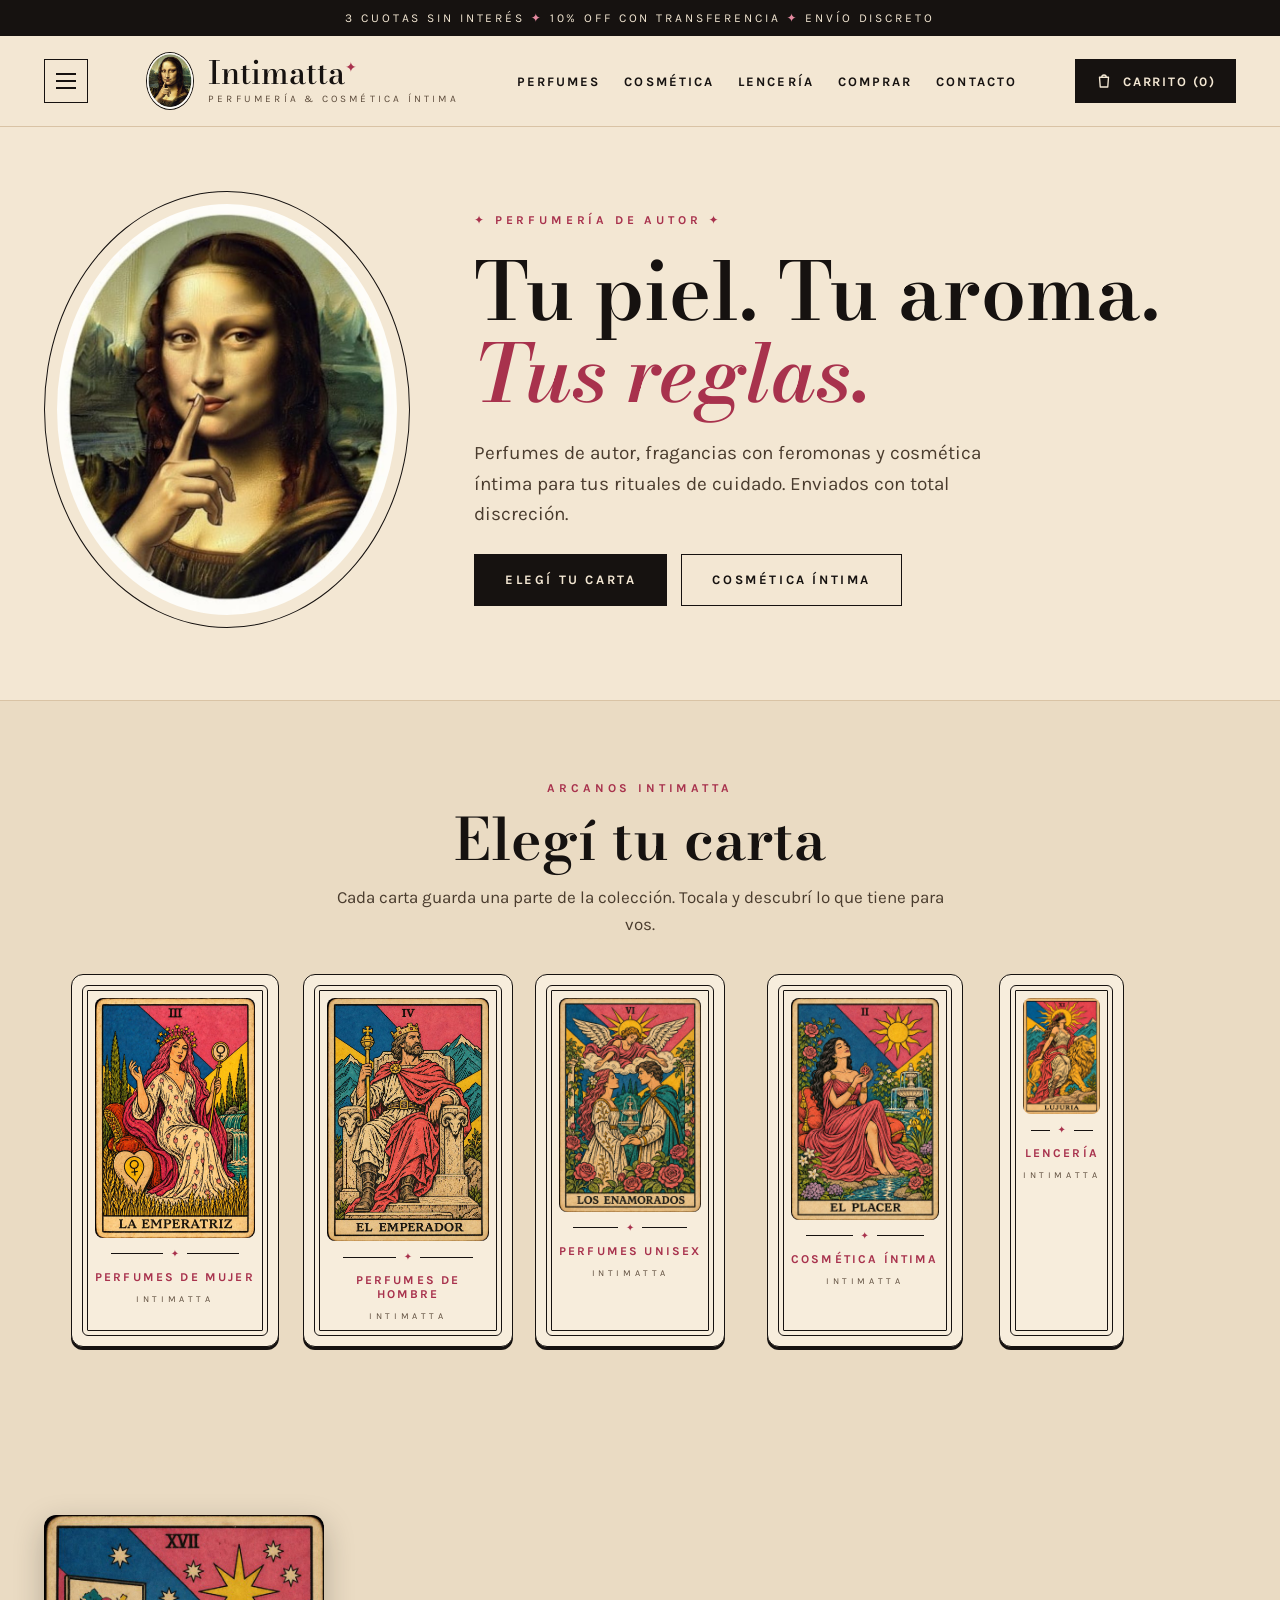
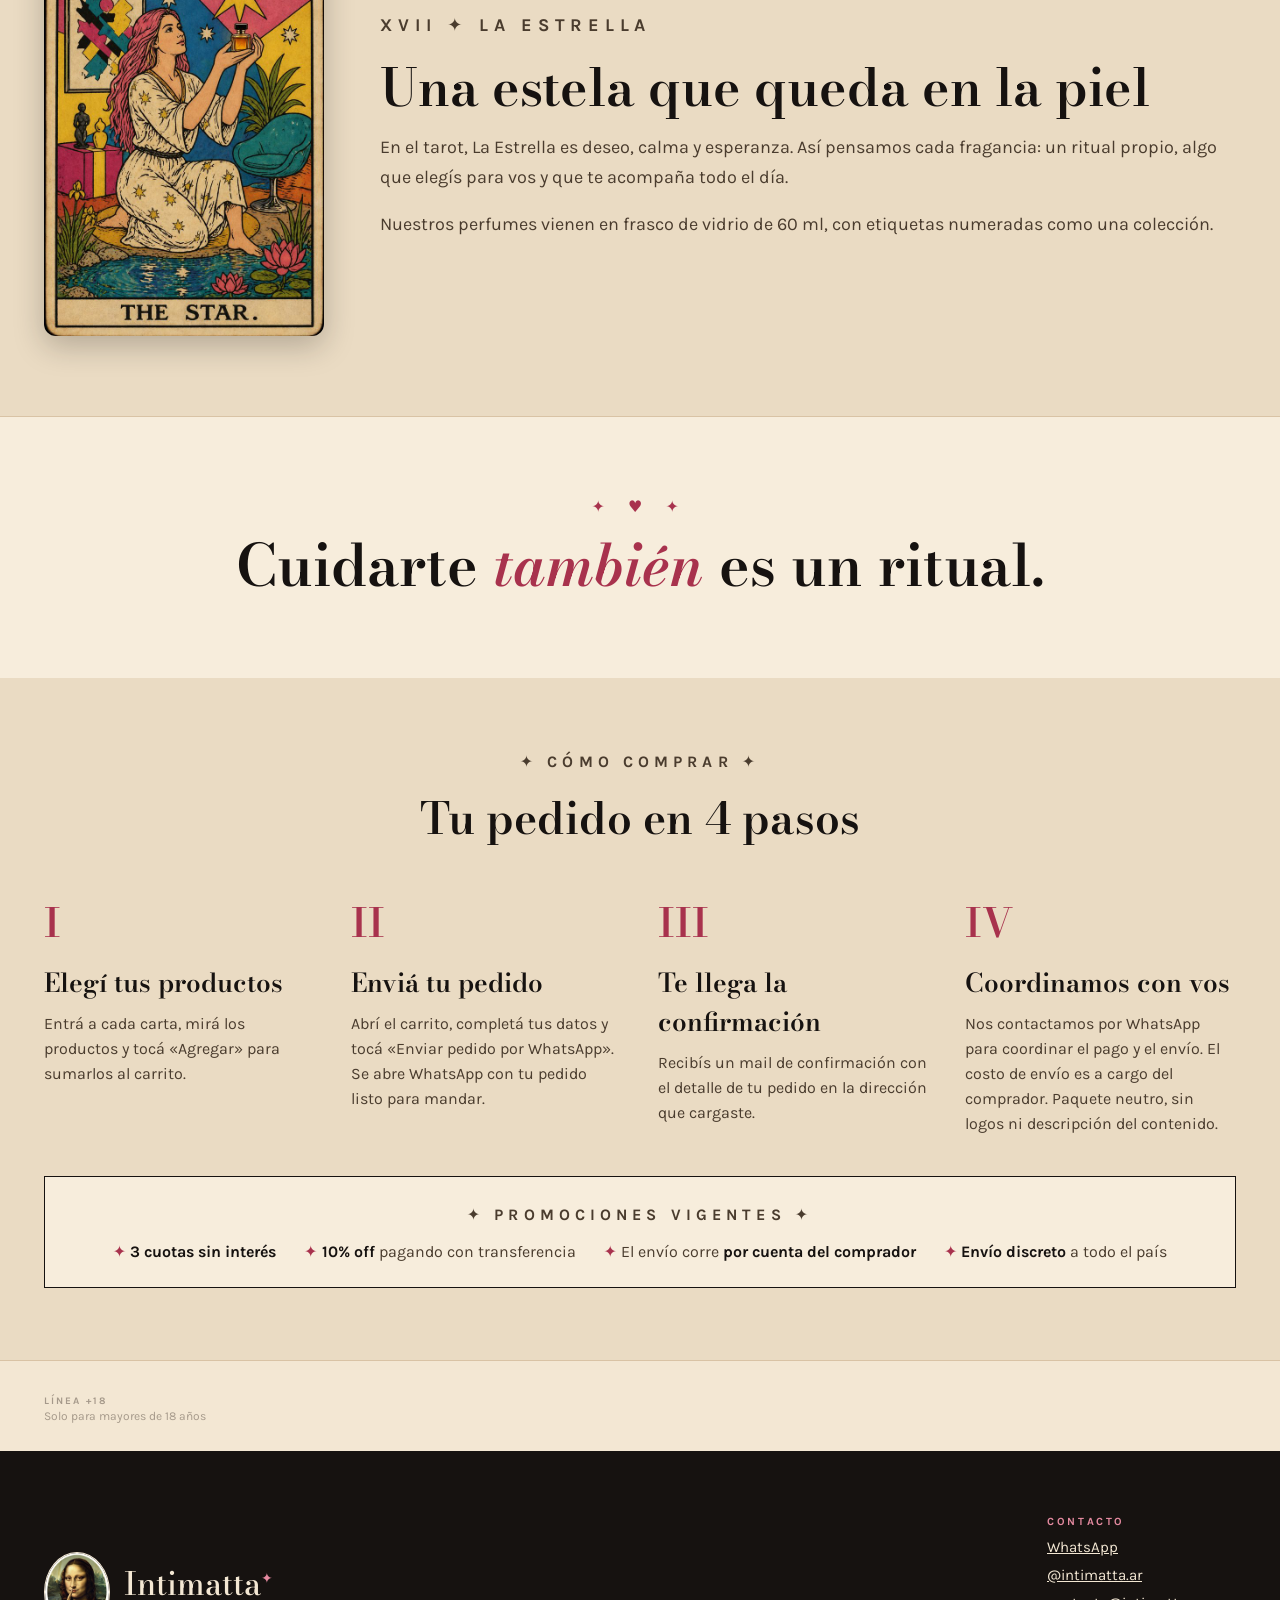
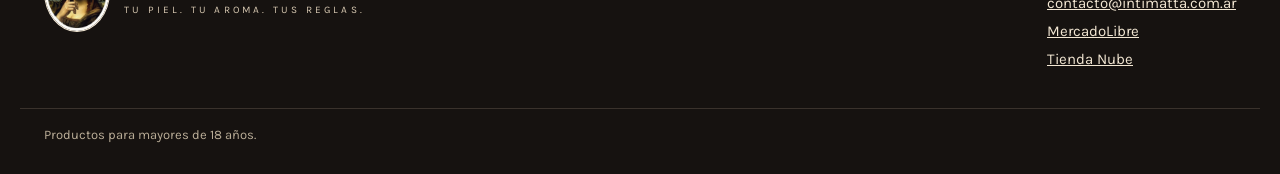
==== index.html @ c39d1127 "SEO: título y descripción, canonical, Open Graph, datos estructurados, robots.txt y sitemap.xml Co-A" ====
<!DOCTYPE html>
<html lang="es">
<head>
<meta charset="utf-8">
<meta name="viewport" content="width=device-width, initial-scale=1, viewport-fit=cover">
<meta name="theme-color" content="#161210">
<meta name="format-detection" content="telephone=no">
<title>Intimatta | Perfumes de autor y cosmética íntima en Argentina</title>
<meta name="description" content="Perfumes de autor, fragancias con feromonas, cosmética íntima y lencería. Comprá online con cuotas sin interés y envío discreto a todo el país.">
<link rel="canonical" href="https://intimatta.com.ar/">
<meta name="robots" content="index, follow, max-image-preview:large">
<meta property="og:type" content="website">
<meta property="og:site_name" content="Intimatta">
<meta property="og:locale" content="es_AR">
<meta property="og:url" content="https://intimatta.com.ar/">
<meta property="og:title" content="Intimatta | Perfumes de autor y cosmética íntima">
<meta property="og:description" content="Perfumes de autor, fragancias con feromonas y cosmética íntima. Tu piel. Tu aroma. Tus reglas. Envío discreto a todo el país.">
<meta property="og:image" content="https://intimatta.com.ar/img/perfumes/sovrana.jpg">
<meta name="twitter:card" content="summary_large_image">
<script type="application/ld+json">
{
  "@context": "https://schema.org",
  "@type": "OnlineStore",
  "name": "Intimatta",
  "alternateName": "Intimatta Perfumería & Cosmética Íntima",
  "url": "https://intimatta.com.ar/",
  "logo": "https://intimatta.com.ar/img/logo.jpg",
  "image": "https://intimatta.com.ar/img/perfumes/sovrana.jpg",
  "description": "Perfumes de autor, fragancias con feromonas, cosmética íntima y lencería con envío discreto a todo el país.",
  "slogan": "Tu piel. Tu aroma. Tus reglas.",
  "areaServed": { "@type": "Country", "name": "Argentina" },
  "email": "contacto@intimatta.com.ar",
  "telephone": "+54 221 201-4530",
  "contactPoint": {
    "@type": "ContactPoint",
    "contactType": "customer service",
    "telephone": "+54 221 201-4530",
    "email": "contacto@intimatta.com.ar",
    "availableLanguage": "es"
  },
  "sameAs": [
    "https://www.instagram.com/intimatta.ar",
    "https://www.mercadolibre.com.ar/pagina/intimatta",
    "https://www.intimatta.ar"
  ]
}
</script>
<link rel="icon" href="img/logo.jpg">
<link rel="apple-touch-icon" href="img/logo.jpg">
<link rel="preconnect" href="https://fonts.googleapis.com">
<link rel="preconnect" href="https://fonts.gstatic.com" crossorigin>
<link href="https://fonts.googleapis.com/css2?family=Bodoni+Moda:ital,opsz,wght@0,6..96,500;0,6..96,600;0,6..96,700;1,6..96,500;1,6..96,600&family=Karla:wght@400;500;700&display=swap" rel="stylesheet">
<link rel="stylesheet" href="styles.css?v=14">
</head>
<body data-page="home">

<div class="promo">3 CUOTAS SIN INTERÉS <span class="pink">✦</span> 10% OFF CON TRANSFERENCIA <span class="pink">✦</span> ENVÍO DISCRETO</div>

<header class="header">
  <div class="wrap header-row">
    <a href="#inicio" class="brand">
      <img src="img/logo.jpg" width="700" height="846" alt="Logo de Intimatta" class="brand-logo">
      <span class="brand-text">
        <span class="wordmark">Intimatta<sup>✦</sup></span>
        <span class="tagline">PERFUMERÍA &amp; COSMÉTICA ÍNTIMA</span>
      </span>
    </a>
    <nav class="nav" aria-label="Principal">
      <a href="#cartas">PERFUMES</a>
      <button type="button" data-open-card="placer">COSMÉTICA</button>
      <button type="button" data-open-card="lujuria">LENCERÍA</button>
      <a href="#como-comprar">COMPRAR</a>
      <a href="#contacto">CONTACTO</a>
    </nav>
    <button type="button" class="cart-btn" data-open-cart aria-label="Ver carrito">
      <svg width="18" height="18" viewBox="0 0 24 24" fill="none" stroke="currentColor" stroke-width="1.8" stroke-linecap="round" stroke-linejoin="round" aria-hidden="true"><path d="M6 7h12l-1 13H7L6 7z"/><path d="M9 7a3 3 0 0 1 6 0"/></svg>
      <span><span class="cart-label">CARRITO </span>(<span data-cart-count>0</span>)</span>
    </button>
  </div>
</header>

<main>
  <section id="inicio" class="wrap hero">
    <div class="hero-img">
      <div class="oval-frame">
        <img src="img/logo.jpg" width="700" height="846" alt="La Gioconda con el dedo sobre los labios, logo de Intimatta">
      </div>
    </div>
    <div class="hero-text">
      <p class="eyebrow">✦ PERFUMERÍA DE AUTOR ✦</p>
      <h1>Tu piel. Tu aroma.<br><em>Tus reglas.</em></h1>
      <p class="lead">Perfumes de autor, fragancias con feromonas y cosmética íntima para tus rituales de cuidado. Enviados con total discreción.</p>
      <div class="hero-actions">
        <a href="#cartas" class="btn btn-dark">ELEGÍ TU CARTA</a>
        <button type="button" class="btn btn-outline" data-open-card="placer">COSMÉTICA ÍNTIMA</button>
      </div>
    </div>
  </section>

  <!-- Cartas -->
  <section id="cartas" class="cards-section">
    <div class="wrap">
      <div class="section-head">
        <p class="eyebrow">ARCANOS INTIMATTA</p>
        <h2>Elegí tu carta</h2>
        <p class="muted">Cada carta guarda una parte de la colección. Tocala y descubrí lo que tiene para vos.</p>
      </div>
      <div class="cards-grid" id="cards-grid"></div>
    </div>
  </section>

  <!-- Historia -->
  <section class="story">
    <div class="wrap story-row">
      <div class="story-img">
        <img src="img/estrella.jpg" width="640" height="960" alt="Ilustración de tarot: La Estrella sosteniendo un frasco de perfume">
      </div>
      <div class="story-text">
        <p class="eyebrow">XVII ✦ LA ESTRELLA</p>
        <h2>Una estela que queda en la piel</h2>
        <p>En el tarot, La Estrella es deseo, calma y esperanza. Así pensamos cada fragancia: un ritual propio, algo que elegís para vos y que te acompaña todo el día.</p>
        <p>Nuestros perfumes vienen en frasco de vidrio de 60 ml, con etiquetas numeradas como una colección.</p>
      </div>
    </div>
  </section>

  <section class="manifesto">
    <span class="spaced">✦ ♥ ✦</span>
    <p>Cuidarte <em>también</em> es un ritual.</p>
  </section>

  <section id="como-comprar" class="how">
    <div class="wrap">
      <div class="how-head">
        <p class="eyebrow">✦ CÓMO COMPRAR ✦</p>
        <h2 class="how-title">Tu pedido en 4 pasos</h2>
      </div>
      <div class="how-grid">
        <div><span class="roman">I</span><h3>Elegí tus productos</h3><p>Entrá a cada carta, mirá los productos y tocá «Agregar» para sumarlos al carrito.</p></div>
        <div><span class="roman">II</span><h3>Enviá tu pedido</h3><p>Abrí el carrito, completá tus datos y tocá «Enviar pedido por WhatsApp». Se abre WhatsApp con tu pedido listo para mandar.</p></div>
        <div><span class="roman">III</span><h3>Te llega la confirmación</h3><p>Recibís un mail de confirmación con el detalle de tu pedido en la dirección que cargaste.</p></div>
        <div><span class="roman">IV</span><h3>Coordinamos con vos</h3><p id="how-ship-text">Nos contactamos por WhatsApp para coordinar el pago y el envío. El costo de envío es a cargo del comprador. Paquete neutro, sin logos ni descripción del contenido.</p></div>
      </div>
      <div class="how-promos" id="how-promos">
        <p class="eyebrow">✦ PROMOCIONES VIGENTES ✦</p>
        <ul id="how-promos-list">
          <li><strong>3 cuotas sin interés</strong></li>
          <li><strong>10% off</strong> pagando con transferencia</li>
          <li>El envío corre <strong>por cuenta del comprador</strong></li>
          <li><strong>Envío discreto</strong> a todo el país</li>
        </ul>
      </div>
    </div>
  </section>
  <section class="loco-strip">
    <div class="wrap">
      <a href="mas18.html" class="loco-link" rel="nofollow">
        <span><span class="loco-num">LÍNEA +18</span><span class="loco-text">Solo para mayores de 18 años</span></span>
      </a>
    </div>
  </section>
</main>

<!-- Catálogo de cada carta -->
<div class="overlay catalog" id="catalog" role="dialog" aria-modal="true" aria-labelledby="catalog-name" hidden>
  <div class="wrap catalog-inner">
    <button type="button" class="btn btn-ghost" data-close-catalog>
      <svg width="18" height="18" viewBox="0 0 24 24" fill="none" stroke="currentColor" stroke-width="1.8" stroke-linecap="round" stroke-linejoin="round" aria-hidden="true"><path d="M15 6l-6 6 6 6"/></svg>
      VOLVER A LAS CARTAS
    </button>
    <div class="catalog-head">
      <img id="catalog-img" src="img/cartas/emperador.jpg" width="640" height="960" alt="">
      <div class="catalog-title">
        <p class="eyebrow" id="catalog-arcano"></p>
        <h2 id="catalog-name"></h2>
        <p class="meaning" id="catalog-meaning"></p>
      </div>
      <span class="count" id="catalog-count"></span>
    </div>
    <div class="chips" id="catalog-chips" hidden></div>
    <div class="products-grid" id="catalog-grid"></div>
    <div class="center">
      <button type="button" class="btn btn-dark" data-close-catalog>
        <svg width="18" height="18" viewBox="0 0 24 24" fill="none" stroke="currentColor" stroke-width="1.8" stroke-linecap="round" stroke-linejoin="round" aria-hidden="true"><path d="M15 6l-6 6 6 6"/></svg>
        ELEGIR OTRA CARTA
      </button>
    </div>
  </div>
</div>

<footer id="contacto" class="footer">
  <div class="wrap footer-row">
    <div class="brand">
      <img src="img/logo.jpg" width="700" height="846" alt="" class="brand-logo brand-logo-lg">
      <span class="brand-text">
        <span class="wordmark">Intimatta<sup>✦</sup></span>
        <span class="tagline light">TU PIEL. TU AROMA. TUS REGLAS.</span>
      </span>
    </div>
    <div class="footer-links">
      <span class="footer-title">CONTACTO</span>
      <a href="https://wa.me/542212014530" target="_blank" rel="noopener">WhatsApp</a>
      <a href="https://www.instagram.com/intimatta.ar" target="_blank" rel="noopener">@intimatta.ar</a>
      <a href="mailto:contacto@intimatta.com.ar">contacto@intimatta.com.ar</a>
      <a href="https://www.mercadolibre.com.ar/pagina/intimatta#from=share_eshop_hub_mobile" target="_blank" rel="noopener">MercadoLibre</a>
      <a href="https://www.intimatta.ar" target="_blank" rel="noopener">Tienda Nube</a>
    </div>
  </div>
  <div class="wrap footer-legal">
    <span>Productos para mayores de 18 años.</span>
  </div>
</footer>

<div id="cart-root"></div>
<script src="app.js?v=21" defer></script>
</body>
</html>
---- styles.css ----
:root {
  --cream: #F3E7D3;
  --cream-2: #F7EDDC;
  --sand: #EADBC3;
  --line: #D9C3A5;
  --ink: #161210;
  --ink-2: #221B17;
  --muted: #4A3C2E;
  --rose: #A8324D;
  --rose-light: #E58AA0;
  --serif: 'Bodoni Moda', Georgia, serif;
  --sans: Karla, system-ui, -apple-system, 'Segoe UI', Roboto, sans-serif;
}
* { box-sizing: border-box; font-optical-sizing: none; }
html { scroll-behavior: smooth; }
body { margin: 0; background: var(--cream); color: var(--ink); font-family: var(--sans); -webkit-text-size-adjust: 100%; text-size-adjust: 100%; -webkit-tap-highlight-color: transparent; }
body.locked { overflow: hidden; }
img { max-width: 100%; height: auto; }
a { color: var(--rose); }
a:hover { color: var(--ink); }
[hidden] { display: none !important; }
.wrap { max-width: 1240px; margin: 0 auto; padding-left: 24px; padding-right: 24px; }
.pink { color: var(--rose-light); }
.rose { color: var(--rose); }
.muted { color: var(--muted); margin: 0; }
.muted-light { color: #D8C9B2; margin: 0; }
.small { font-size: 13px; margin: 6px 0 0; color: var(--muted); }
.eyebrow { margin: 0; font-size: 12px; letter-spacing: 0.32em; font-weight: 700; color: var(--rose); }
.eyebrow.pink { color: var(--rose-light); }

/* Botones */
.btn, .add, .cart-btn, .fab, .icon-btn, .qty button, .remove, .chip, .nav button { -webkit-appearance: none; appearance: none; touch-action: manipulation; }
.btn { display: inline-flex; align-items: center; justify-content: center; gap: 10px; min-height: 52px; padding: 0 30px; font-family: var(--sans); font-weight: 700; font-size: 13px; letter-spacing: 0.2em; text-decoration: none; cursor: pointer; border: 1px solid var(--ink); text-align: center; }
.btn-dark { background: var(--ink); color: var(--cream); }
.btn-dark:hover { color: var(--cream); background: #2c2420; }
.btn-outline { background: transparent; color: var(--ink); }
.btn-outline:hover { color: var(--ink); background: var(--cream-2); }
.btn-wa { width: 100%; min-height: 54px; background: var(--rose); border-color: var(--rose); color: #FBF5E8; }
.icon-btn { width: 44px; height: 44px; border: 1px solid var(--ink); background: transparent; cursor: pointer; display: flex; align-items: center; justify-content: center; color: var(--ink); }

/* Barra de promo */
.promo { background: var(--ink); color: var(--cream); font-size: 12px; letter-spacing: 0.24em; text-align: center; padding: 11px 16px; }

/* Header */
.header { border-bottom: 1px solid var(--line); background: var(--cream); }
.header-row { display: flex; flex-wrap: wrap; align-items: center; justify-content: space-between; gap: 16px; padding-top: 16px; padding-bottom: 16px; }
.brand { display: flex; align-items: center; gap: 14px; text-decoration: none; color: inherit; }
.brand:hover { color: inherit; }
.brand-logo { width: 48px; height: 58px; object-fit: cover; border-radius: 50%; border: 1px solid currentColor; }
.brand-logo-lg { width: 66px; height: 80px; }
.brand-text { display: flex; flex-direction: column; gap: 4px; }
.wordmark { font-family: var(--serif); font-weight: 500; font-size: 32px; line-height: 1; }
.wordmark sup { font-size: 14px; color: var(--rose); }
.tagline { font-size: 10px; letter-spacing: 0.32em; color: #5C4B3B; }
.nav { display: flex; flex-wrap: wrap; gap: 24px; align-items: center; }
.nav a { font-family: var(--sans); font-size: 13px; letter-spacing: 0.16em; font-weight: 700; color: var(--ink); text-decoration: none; min-height: 44px; display: inline-flex; align-items: center; }
.cart-btn { display: flex; align-items: center; gap: 10px; min-height: 44px; padding: 0 20px; border: none; background: var(--ink); color: var(--cream); font-family: var(--sans); font-size: 13px; letter-spacing: 0.14em; font-weight: 700; cursor: pointer; }

/* Hero */
.hero { display: flex; flex-wrap: wrap; align-items: center; gap: 64px; padding-top: 64px; padding-bottom: 72px; }
.hero-img { flex: 1 1 320px; display: flex; justify-content: center; }
.oval-frame { padding: 12px; border-radius: 50%; border: 1px solid var(--ink); }
.oval-frame img { display: block; width: 340px; max-width: 70vw; height: auto; object-fit: cover; border-radius: 50%; }
.hero-text { flex: 999 1 460px; min-width: 0; display: flex; flex-direction: column; gap: 24px; }
.hero h1 { margin: 0; font-family: var(--serif); font-weight: 600; font-size: 64px; font-size: clamp(46px, 7.5vw, 80px); line-height: 1.02; }
.hero h1 em, .manifesto em { color: var(--rose); }
.lead { margin: 0; font-size: 19px; line-height: 1.6; color: var(--muted); max-width: 540px; }
.hero-actions { display: flex; flex-wrap: wrap; gap: 14px; }

/* Encabezados de sección */
.section-head { display: flex; flex-direction: column; align-items: center; gap: 14px; text-align: center; margin-bottom: 36px; }
.section-head h2 { margin: 0; font-family: var(--serif); font-weight: 600; font-size: 48px; font-size: clamp(38px, 6vw, 58px); line-height: 1.05; }
.section-head h2 sup { font-size: 22px; color: var(--rose-light); }
.section-head p:last-child { max-width: 620px; font-size: 17px; line-height: 1.6; }

/* Filtros */
.chips { display: flex; flex-wrap: wrap; justify-content: center; gap: 10px; margin-bottom: 36px; }
.chip { min-height: 44px; padding: 0 22px; border: 1px solid var(--line); background: transparent; color: inherit; font-family: var(--sans); font-weight: 500; font-size: 15px; cursor: pointer; border-radius: 999px; }
.chip.active { background: var(--ink); color: var(--cream); border-color: var(--ink); font-weight: 700; }
.perfumes .chip { border-color: #5A4E45; color: var(--cream); }
.perfumes .chip.active { background: var(--cream); color: var(--ink); border-color: var(--cream); }

/* Perfumes */
.perfumes { background: var(--ink); color: var(--cream); padding: 88px 0; }

/* Historia */
.story { background: var(--sand); }
.story-row { display: flex; flex-wrap: wrap; align-items: center; gap: 56px; padding-top: 80px; padding-bottom: 80px; }
.story-img { flex: 1 1 280px; display: flex; justify-content: center; }
.story-img img { width: 320px; border-radius: 12px; box-shadow: 0 10px 30px rgba(22, 18, 16, .25); }
.story-text { flex: 999 1 420px; min-width: 0; display: flex; flex-direction: column; gap: 18px; }
.story-text h2 { margin: 0; font-family: var(--serif); font-weight: 600; font-size: 44px; font-size: clamp(34px, 5vw, 52px); line-height: 1.08; }
.story-text p { margin: 0; font-size: 18px; line-height: 1.65; color: var(--muted); }

/* Cosmética y +18 */
.cosmetica { padding: 88px 0; }

/* Productos */
.products-grid { display: grid; grid-template-columns: repeat(auto-fill, minmax(250px, 1fr)); gap: 26px; }
.product { background: var(--cream-2); border: 1px solid var(--line); padding: 20px; display: flex; flex-direction: column; gap: 12px; }
.product-dark { background: var(--ink-2); border-color: #3A322C; color: var(--cream); }
.product-dark .small, .product-dark .product-desc { color: #D8C9B2; }
.product-dark .old { color: #BBAE98; }
.product-dark .product-cat { color: var(--rose-light); }
.product-dark .add { background: var(--cream); color: var(--ink); }
.product-img { height: 220px; border-radius: 120px 120px 4px 4px; background: #E3CFB2; display: flex; align-items: center; justify-content: center; overflow: hidden; }
.product-img .ph-icon { width: 92px; height: auto; }
.product-img span { font-family: var(--serif); font-style: italic; font-weight: 600; font-size: 64px; color: var(--rose); }
.product-img.photo { height: 320px; border-radius: 160px 160px 4px 4px; background: #0A0B0E; }
.product-img img { width: 100%; height: 100%; object-fit: cover; object-position: 50% 45%; }
.product-cat { margin: 6px 0 0; font-size: 11px; letter-spacing: .22em; color: var(--rose); font-weight: 700; }
.product h3 { margin: 0; font-family: var(--serif); font-weight: 600; font-size: 22px; line-height: 1.25; }
.product-desc { margin: 0; font-size: 15px; line-height: 1.5; color: var(--muted); }
.prices { display: flex; flex-direction: column; gap: 2px; margin-top: auto; padding-top: 4px; }
.old { font-size: 14px; color: #5C4B3B; text-decoration: line-through; }
.price-row { display: flex; align-items: center; gap: 10px; }
.price { font-weight: 700; font-size: 21px; }
.off { font-size: 11px; font-weight: 700; letter-spacing: .12em; color: var(--cream); background: var(--rose); padding: 3px 7px; }
.add { min-height: 46px; border: none; background: var(--ink); color: var(--cream); font-family: var(--sans); font-weight: 700; font-size: 12px; letter-spacing: .2em; cursor: pointer; }
.add.added, .product-dark .add.added { background: var(--rose); color: var(--cream); }
.add[disabled] { background: transparent !important; border: 1px solid #8A7A68; color: #8A7A68 !important; cursor: default; }

/* Cartas */
.cards-section { background: var(--sand); border-top: 1px solid var(--line); padding: 80px 0 88px; }
.cards-grid { display: flex; flex-wrap: wrap; justify-content: center; gap: 22px; max-width: 1180px; margin: 0 auto; }
.cards-grid .tarot { flex: 0 1 210px; }
.tarot { display: flex; flex-direction: column; padding: 0; border: none; background: transparent; cursor: pointer; font-family: var(--sans); color: var(--ink); text-align: center; transition: transform .2s ease; -webkit-appearance: none; appearance: none; touch-action: manipulation; }
@media (hover: hover) { .tarot:hover { transform: translateY(-4px); } }
.tarot-outer { flex: 1 1 auto; display: flex; flex-direction: column; padding: 10px; background: var(--cream-2); border: 1px solid var(--ink); border-radius: 12px; box-shadow: 0 3px 0 var(--ink); }
.tarot-inner { flex: 1 1 auto; display: flex; flex-direction: column; align-items: center; gap: 10px; padding: 12px 12px 14px; border: 1.5px solid var(--ink); outline: 1px solid var(--ink); outline-offset: -6px; border-radius: 6px; }
.tarot-img { display: flex; align-items: center; justify-content: center; width: 100%; height: 0; padding-bottom: 150%; position: relative; }
.tarot-img img { position: absolute; top: 0; left: 0; width: 100%; height: 100%; object-fit: contain; }
.tarot-img img { border-radius: 8px; }
.rule { display: flex; align-items: center; gap: 8px; width: 80%; }
.rule::before, .rule::after { content: ""; flex: 1; height: 1px; background: var(--ink); }
.rule span { color: var(--rose); font-size: 10px; }
.tarot-cat { font-size: 12px; letter-spacing: .18em; font-weight: 700; color: var(--rose); }
.tarot-sign { font-size: 9px; letter-spacing: .4em; color: #5C4B3B; }
.nav button { font-family: var(--sans); font-size: 13px; letter-spacing: 0.16em; font-weight: 700; color: var(--ink); background: none; border: none; padding: 0; min-height: 44px; cursor: pointer; display: inline-flex; align-items: center; }

/* Catálogo de una carta */
.btn-ghost { background: var(--cream-2); color: var(--ink); min-height: 46px; padding: 0 22px; font-size: 12px; }
.catalog { background: var(--sand); color: var(--ink); overflow-y: auto; -webkit-overflow-scrolling: touch; overscroll-behavior: contain; }
.catalog-dark { background: var(--ink); color: var(--cream); }
.catalog-dark .btn-ghost { background: transparent; color: var(--cream); border-color: var(--cream); }
.catalog-dark .btn-dark { background: var(--cream); color: var(--ink); border-color: var(--cream); }
.catalog-dark .meaning, .catalog-dark .count { color: #D8C9B2; }
.catalog-dark .eyebrow { color: var(--rose-light); }
.catalog-dark .catalog-head { border-color: #3A322C; }
.catalog-inner { padding-top: 32px; padding-bottom: 96px; }
.catalog-head { display: flex; flex-wrap: wrap; align-items: center; gap: 28px; margin: 32px 0 36px; padding-bottom: 28px; border-bottom: 1px solid var(--ink); }
.catalog-head img { width: 120px; height: auto; border-radius: 8px; box-shadow: 0 4px 12px rgba(0, 0, 0, .3); }
.catalog-title { flex: 999 1 300px; min-width: 0; display: flex; flex-direction: column; gap: 8px; }
.catalog-title h2 { margin: 0; font-family: var(--serif); font-weight: 600; font-size: 44px; font-size: clamp(34px, 6vw, 54px); line-height: 1.05; }
.meaning { margin: 0; font-family: var(--serif); font-style: italic; font-size: 21px; color: var(--muted); }
.count { font-size: 13px; letter-spacing: .16em; color: var(--muted); }
.catalog .chips { justify-content: flex-start; }
.center { display: flex; justify-content: center; margin-top: 48px; }

/* El Loco: acceso muy secundario */
.loco-strip { background: var(--cream); padding: 28px 0; border-top: 1px solid var(--line); }
.loco-link { display: inline-flex; align-items: center; gap: 12px; text-decoration: none; color: #8C8073; opacity: .75; }
.loco-link:hover { opacity: 1; color: var(--muted); }
.loco-link img { width: 34px; height: auto; border-radius: 3px; filter: grayscale(1); }
.loco-link > span { display: flex; flex-direction: column; gap: 2px; }
.loco-num { font-size: 10px; letter-spacing: .2em; font-weight: 700; }
.loco-text { font-size: 12px; }

/* Manifiesto y cómo comprar */
.manifesto { text-align: center; padding: 80px 24px; display: flex; flex-direction: column; align-items: center; gap: 18px; background: var(--cream-2); border-top: 1px solid var(--line); }
.manifesto .spaced { color: var(--rose); letter-spacing: .6em; }
.manifesto p { margin: 0; font-family: var(--serif); font-weight: 600; font-size: 48px; font-size: clamp(36px, 6vw, 58px); line-height: 1.1; }
.how { background: var(--sand); }
.how > .wrap { padding-top: 72px; padding-bottom: 72px; display: flex; flex-direction: column; gap: 40px; }
.how-head { display: flex; flex-direction: column; align-items: center; gap: 10px; text-align: center; }
.how-title { margin: 0; font-family: var(--serif); font-weight: 600; font-size: 40px; font-size: clamp(30px, 6vw, 44px); }
.how-grid { display: grid; grid-template-columns: repeat(auto-fit, minmax(220px, 1fr)); gap: 36px; }
.how-promos { border: 1px solid var(--ink); background: var(--cream-2); padding: 26px 28px; display: flex; flex-direction: column; align-items: center; gap: 14px; text-align: center; }
.how-promos ul { list-style: none; margin: 0; padding: 0; display: flex; flex-wrap: wrap; justify-content: center; gap: 10px 28px; }
.how-promos li { font-size: 16px; color: var(--muted); }
.how-promos li strong { color: var(--ink); }
.how-promos li::before { content: '✦ '; color: var(--rose); }
.how-grid div { display: flex; flex-direction: column; gap: 10px; }
.roman { font-family: var(--serif); font-weight: 600; font-size: 40px; color: var(--rose); }
.how h3 { margin: 0; font-family: var(--serif); font-weight: 600; font-size: 26px; }
.how p { margin: 0; font-size: 16px; line-height: 1.55; color: var(--muted); }

/* Footer */
.footer { background: var(--ink); color: var(--cream); }
.footer .brand-logo { border-color: var(--cream); }
.footer .wordmark sup { color: var(--rose-light); }
.footer-row { display: flex; flex-wrap: wrap; justify-content: space-between; gap: 40px; padding-top: 64px; padding-bottom: 40px; }
.light { color: #D8C9B2; }
.footer-links { display: flex; flex-direction: column; gap: 10px; font-size: 15px; }
.footer-links a { color: var(--cream); }
.footer-title { font-weight: 700; letter-spacing: .24em; font-size: 11px; color: var(--rose-light); }
.footer-legal { display: flex; flex-wrap: wrap; justify-content: space-between; gap: 12px; padding-top: 18px; padding-bottom: 32px; border-top: 1px solid #3A322C; font-size: 13px; color: #BBAE98; }
.adult-link { color: #8C8073; font-size: 12px; text-decoration: none; }
.adult-link:hover { color: #BBAE98; text-decoration: underline; }

/* Overlays */
.overlay { position: fixed; top: 0; right: 0; bottom: 0; left: 0; z-index: 45; }
.fab { position: fixed; right: 20px; bottom: 20px; bottom: calc(20px + env(safe-area-inset-bottom, 0px)); z-index: 48; display: flex; align-items: center; gap: 10px; min-height: 54px; padding: 0 22px; border: 1px solid var(--cream); background: var(--ink); color: var(--cream); font-family: var(--sans); font-weight: 700; font-size: 13px; letter-spacing: .14em; cursor: pointer; box-shadow: 0 6px 18px rgba(22, 18, 16, .35); }

/* Confirmación de edad */
.age-gate { z-index: 60; background: rgba(22, 18, 16, .92); display: flex; align-items: center; justify-content: center; padding: 24px; }
.age-box { background: var(--cream); max-width: 440px; width: 100%; padding: 36px 28px; text-align: center; display: flex; flex-direction: column; align-items: center; gap: 16px; border: 1px solid var(--ink); outline: 1px solid var(--ink); outline-offset: -8px; }
.age-box h2 { margin: 0; font-family: var(--serif); font-weight: 600; font-size: 30px; }
.age-actions { display: flex; flex-direction: column; gap: 10px; width: 100%; margin-top: 8px; }

/* Carrito */
.cart-overlay { z-index: 50; background: rgba(22, 18, 16, .55); display: flex; justify-content: flex-end; }
.cart-backdrop { flex: 1 1 auto; border: none; background: transparent; cursor: pointer; min-width: 0; }
.cart-panel { flex: 0 1 480px; width: 100%; max-width: 480px; height: 100%; overflow-y: auto; -webkit-overflow-scrolling: touch; overscroll-behavior: contain; background: var(--cream); padding: 28px 28px 40px; padding-bottom: calc(40px + env(safe-area-inset-bottom, 0px)); display: flex; flex-direction: column; gap: 22px; }
.cart-head { display: flex; align-items: center; justify-content: space-between; gap: 12px; }
.cart-head h2 { margin: 0; font-family: var(--serif); font-weight: 600; font-size: 34px; }
.cart-head sup { font-size: 14px; color: var(--rose); }
.cart-empty { display: flex; flex-direction: column; align-items: center; gap: 14px; text-align: center; padding: 40px 0; }
.cart-empty .rose { font-size: 22px; }
.cart-empty-title { margin: 0; font-family: var(--serif); font-weight: 600; font-size: 24px; }
.cart-lines { border-top: 1px solid var(--ink); }
.line { display: flex; flex-direction: column; gap: 10px; padding: 16px 0; border-bottom: 1px solid var(--line); }
.line-top { display: flex; justify-content: space-between; gap: 12px; }
.line-name { font-family: var(--serif); font-weight: 600; font-size: 17px; line-height: 1.25; }
.line-sub { font-weight: 700; white-space: nowrap; }
.line-bottom { display: flex; align-items: center; justify-content: space-between; gap: 12px; }
.qty { display: flex; align-items: center; border: 1px solid var(--ink); }
.qty button { width: 44px; height: 40px; border: none; background: transparent; cursor: pointer; font-size: 18px; color: var(--ink); }
.qty span { min-width: 32px; text-align: center; font-weight: 700; }
.remove { min-height: 40px; border: none; background: transparent; color: var(--rose); font-family: var(--sans); font-size: 13px; font-weight: 700; text-decoration: underline; cursor: pointer; }
.cart-total { display: flex; justify-content: space-between; align-items: baseline; padding-top: 16px; }
.cart-total span { font-size: 12px; letter-spacing: .2em; font-weight: 700; }
.cart-total strong { font-family: var(--serif); font-weight: 600; font-size: 28px; }
.order-form { display: flex; flex-direction: column; gap: 16px; padding-top: 22px; }
.order-form label { display: flex; flex-direction: column; gap: 6px; font-size: 11px; letter-spacing: .18em; font-weight: 700; }
.order-form input { -webkit-appearance: none; appearance: none; width: 100%; min-height: 46px; padding: 0 14px; border: 1px solid var(--ink); border-radius: 0; background: #FBF6EC; font-family: var(--sans); font-size: 16px; color: var(--ink); letter-spacing: normal; font-weight: 400; }
.error { margin: 0; font-size: 14px; color: var(--rose); font-weight: 700; }

/* Galería de fotos del producto */
.product-img.gallery { position: relative; }
.gal-track { display: flex; width: 100%; height: 100%; overflow-x: auto; overflow-y: hidden; scroll-snap-type: x mandatory; -webkit-overflow-scrolling: touch; scrollbar-width: none; overscroll-behavior-x: contain; }
.gal-track::-webkit-scrollbar { display: none; }
.gal-track img { flex: 0 0 100%; width: 100%; height: 100%; object-fit: cover; object-position: 50% 45%; scroll-snap-align: center; }
.gal-btn { -webkit-appearance: none; appearance: none; position: absolute; top: 50%; transform: translateY(-50%); width: 34px; height: 34px; border: none; border-radius: 50%; background: rgba(22, 18, 16, .55); color: #fff; font-size: 22px; line-height: 1; cursor: pointer; display: flex; align-items: center; justify-content: center; padding: 0 0 3px; touch-action: manipulation; }
.gal-prev { left: 8px; }
.gal-next { right: 8px; }
.gal-dots { position: absolute; left: 0; right: 0; bottom: 10px; display: flex; justify-content: center; gap: 6px; pointer-events: none; }
.gal-dots span { width: 7px; height: 7px; border-radius: 50%; background: rgba(22, 18, 16, .22); }
.gal-dots span.on { background: var(--rose); }
@media (hover: none) { .gal-btn { width: 30px; height: 30px; font-size: 19px; opacity: .85; } }

/* Talles */
.sizes { display: flex; flex-wrap: wrap; align-items: center; gap: 6px; margin-top: 6px; }
.sizes-label { font-size: 10px; letter-spacing: .2em; font-weight: 700; margin-right: 4px; }
.size { -webkit-appearance: none; appearance: none; min-width: 40px; min-height: 36px; padding: 0 10px; border: 1px solid currentColor; background: transparent; color: inherit; font-family: var(--sans); font-size: 13px; font-weight: 700; cursor: pointer; touch-action: manipulation; }
.size.on { background: var(--ink); border-color: var(--ink); color: var(--cream); }
.product-dark .size.on { background: var(--cream); border-color: var(--cream); color: var(--ink); }
.size-hint { margin: 2px 0 0; font-size: 13px; font-weight: 700; color: var(--rose); }

/* Fotos en el panel */
.admin-photos { display: flex; flex-wrap: wrap; gap: 10px; }
.admin-ph { position: relative; width: 84px; height: 105px; border-radius: 42px 42px 4px 4px; overflow: hidden; background: #E3CFB2; flex: 0 0 auto; }
.admin-ph img { width: 100%; height: 100%; object-fit: cover; }
.admin-ph-main { position: absolute; left: 0; right: 0; bottom: 0; padding: 4px 0; background: rgba(22, 18, 16, .75); color: var(--cream); font-size: 8px; letter-spacing: .14em; font-weight: 700; text-align: center; }
.admin-ph-btn { -webkit-appearance: none; appearance: none; position: absolute; bottom: 4px; width: 28px; height: 28px; border: none; border-radius: 50%; background: rgba(22, 18, 16, .75); color: #fff; font-size: 12px; cursor: pointer; display: flex; align-items: center; justify-content: center; padding: 0; }
.admin-ph-left { left: 4px; }
.admin-ph-del { right: 4px; }
.admin-ph-main + .admin-ph-del { bottom: auto; top: 6px; }
.admin-ph-add { display: flex; flex-direction: column; align-items: center; justify-content: center; gap: 4px; border: 1px dashed var(--ink); background: transparent; cursor: pointer; }
.admin-ph-add span { font-family: var(--serif); font-size: 34px; line-height: 1; color: var(--rose); }
.admin-ph-add small { font-size: 8px; letter-spacing: .12em; font-weight: 700; text-align: center; }

/* Menú ☰ */
.burger { -webkit-appearance: none; appearance: none; width: 44px; height: 44px; flex: 0 0 auto; display: inline-flex; flex-direction: column; align-items: center; justify-content: center; gap: 5px; border: 1px solid var(--ink); background: transparent; cursor: pointer; padding: 0; touch-action: manipulation; }
.burger span { display: block; width: 20px; height: 2px; background: var(--ink); }
.menu-overlay { z-index: 55; background: rgba(22, 18, 16, .55); display: flex; }
.menu-panel { flex: 0 1 360px; width: 100%; max-width: 360px; height: 100%; overflow-y: auto; background: var(--cream); padding: 24px 24px 32px; padding-bottom: calc(32px + env(safe-area-inset-bottom, 0px)); display: flex; flex-direction: column; gap: 24px; }
.menu-links { display: flex; flex-direction: column; border-top: 1px solid var(--ink); }
.menu-links a, .menu-links button { -webkit-appearance: none; appearance: none; display: flex; align-items: center; min-height: 54px; border: none; border-bottom: 1px solid var(--line); background: none; padding: 0; text-align: left; font-family: var(--sans); font-size: 14px; letter-spacing: .18em; font-weight: 700; color: var(--ink); text-decoration: none; cursor: pointer; }
.menu-admin { -webkit-appearance: none; appearance: none; margin-top: auto; display: flex; align-items: center; gap: 10px; min-height: 48px; padding: 0 16px; border: 1px solid var(--line); background: transparent; color: var(--muted); font-family: var(--sans); font-size: 12px; letter-spacing: .16em; font-weight: 700; cursor: pointer; }

/* Panel de administración */
.admin-overlay { z-index: 60; background: var(--cream); overflow-y: auto; -webkit-overflow-scrolling: touch; overscroll-behavior: contain; }
.admin-panel { max-width: 860px; margin: 0 auto; padding: 24px 20px 0; display: flex; flex-direction: column; gap: 20px; }
.admin-login { max-width: 420px; }
.admin-search { -webkit-appearance: none; appearance: none; width: 100%; min-height: 48px; padding: 0 14px; border: 1px solid var(--ink); border-radius: 0; background: #FBF6EC; font-family: var(--sans); font-size: 16px; color: var(--ink); }
.admin-list { display: flex; flex-direction: column; margin-top: 16px; border-top: 1px solid var(--ink); }
.admin-row { display: flex; gap: 18px; padding: 18px 0; border-bottom: 1px solid var(--line); }
.admin-thumb { position: relative; flex: 0 0 110px; width: 110px; height: 138px; background: #E3CFB2; border-radius: 55px 55px 4px 4px; overflow: hidden; display: flex; align-items: center; justify-content: center; cursor: pointer; }
.admin-thumb img { width: 100%; height: 100%; object-fit: cover; }
.admin-thumb .ph-icon { width: 54px; height: auto; }
.admin-thumb > span:not(.admin-thumb-cta) { font-family: var(--serif); font-size: 40px; color: var(--rose); }
.admin-thumb-cta { position: absolute; left: 0; right: 0; bottom: 0; padding: 6px 0; background: rgba(22, 18, 16, .75); color: var(--cream); font-size: 9px; letter-spacing: .14em; font-weight: 700; text-align: center; }
.admin-fields { flex: 1 1 auto; min-width: 0; display: flex; flex-direction: column; gap: 10px; }
.admin-fields .product-cat { margin: 0; }
.admin-fields label { display: flex; flex-direction: column; gap: 5px; font-size: 10px; letter-spacing: .18em; font-weight: 700; }
.admin-fields input[type="text"], .admin-fields textarea { -webkit-appearance: none; appearance: none; width: 100%; min-height: 42px; padding: 8px 12px; border: 1px solid var(--ink); border-radius: 0; background: #FBF6EC; font-family: var(--sans); font-size: 16px; color: var(--ink); letter-spacing: normal; font-weight: 400; resize: vertical; }
.admin-inline { display: flex; flex-wrap: wrap; align-items: flex-end; gap: 16px; }
.admin-inline label:first-child { flex: 1 1 160px; }
.admin-fields .admin-check { flex-direction: row; align-items: center; gap: 8px; min-height: 42px; cursor: pointer; }
.admin-check input { width: 20px; height: 20px; accent-color: var(--rose); }
.admin-promos { display: flex; flex-direction: column; gap: 12px; padding: 18px; border: 1px solid var(--ink); background: #FBF6EC; }
.admin-promos label { display: flex; flex-direction: column; gap: 5px; font-size: 10px; letter-spacing: .18em; font-weight: 700; }
.admin-promos .admin-check { flex-direction: row; align-items: center; gap: 8px; min-height: 36px; cursor: pointer; }
.admin-promos input[type="text"] { -webkit-appearance: none; appearance: none; width: 100%; min-height: 42px; padding: 8px 12px; border: 1px solid var(--ink); border-radius: 0; background: var(--cream-2); font-family: var(--sans); font-size: 16px; color: var(--ink); letter-spacing: normal; font-weight: 400; }
.admin-promos .small, .admin-promos .product-cat { margin: 0; }
.admin-promos .admin-inline label { flex: 1 1 180px; }
.admin-grid4 label { flex: 1 1 110px !important; }
.admin-cats { justify-content: flex-start; margin: 0 0 12px; gap: 8px; }
.admin-cats .chip { min-height: 40px; padding: 0 16px; font-size: 14px; }
.admin-products-title { margin-top: 26px; margin-bottom: 10px; }
.admin-inline label { flex: 1 1 140px; }
.admin-bar { position: sticky; bottom: 0; margin: 0 -20px; padding: 14px 20px; padding-bottom: calc(14px + env(safe-area-inset-bottom, 0px)); background: var(--cream); border-top: 1px solid var(--ink); display: flex; flex-wrap: wrap; align-items: center; justify-content: space-between; gap: 12px; }
.admin-bar .small { margin: 0; flex: 1 1 220px; }
.admin-actions { display: flex; gap: 10px; flex: 0 0 auto; }
.admin-actions .btn { min-height: 48px; padding: 0 20px; }

@media (max-width: 600px) {
  .wrap { padding-left: 16px; padding-right: 16px; }
  .admin-row { gap: 12px; }
  .admin-thumb { flex-basis: 84px; width: 84px; height: 105px; }
  .admin-actions { width: 100%; }
  .admin-actions .btn { flex: 1 1 auto; padding: 0 12px; }
  .header-row { flex-wrap: wrap; }
  .brand { flex: 1 1 auto; min-width: 0; }
  .brand-text { min-width: 0; }
  .cart-label { display: none; }
  .nav { flex-wrap: nowrap; overflow-x: auto; -webkit-overflow-scrolling: touch; scrollbar-width: none; }
  .nav::-webkit-scrollbar { display: none; }
  .nav a { white-space: nowrap; flex: 0 0 auto; }
  .hero h1 { font-size: 40px; font-size: clamp(34px, 10.5vw, 46px); }
  .eyebrow { letter-spacing: .18em; font-size: 11px; }
  .fab { right: 12px; bottom: 12px; bottom: calc(12px + env(safe-area-inset-bottom, 0px)); min-height: 48px; padding: 0 16px; font-size: 12px; letter-spacing: .06em; }
  .header-row { gap: 12px; padding-top: 12px; padding-bottom: 8px; }
  .brand-logo { width: 40px; height: 48px; }
  .wordmark { font-size: 26px; }
  .tagline { font-size: 8px; letter-spacing: .14em; white-space: nowrap; }
  .cart-btn { padding: 0 14px; font-size: 13px; letter-spacing: .06em; flex: 0 0 auto; }
  .nav { order: 3; width: 100%; justify-content: space-between; gap: 8px; border-top: 1px solid var(--line); }
  .nav a { font-size: 10.5px; letter-spacing: .04em; }
  .promo { font-size: 10px; letter-spacing: .14em; }
  .hero { gap: 32px; padding-top: 32px; padding-bottom: 48px; }
  .oval-frame img { width: 240px; }
  .hero-actions .btn { flex: 1 1 100%; }
  .perfumes, .cosmetica { padding: 64px 0; }
  .story-row { gap: 32px; padding-top: 56px; padding-bottom: 56px; }
  .story-img img { width: 240px; }
  .cart-panel { padding: 20px 18px 32px; }
  .cards-grid { gap: 12px; }
  .cards-grid .tarot { flex: 0 1 calc(50% - 6px); }
  .tarot-outer { padding: 6px; }
  .tarot-inner { padding: 8px 8px 10px; gap: 8px; }
  .tarot-cat { font-size: 10px; letter-spacing: .08em; }
  .nav button { font-size: 10.5px; letter-spacing: .04em; white-space: nowrap; flex: 0 0 auto; }
  .catalog-head { gap: 18px; }
  .catalog-head img { width: 90px; }
}

@media (max-width: 359px) {
  .tagline { display: none; }
  .wordmark { font-size: 24px; }
  .nav a, .nav button { font-size: 10px; letter-spacing: 0; }
  .nav { gap: 4px; }
}

/* Safari viejo (iOS 14.4 o anterior) no soporta gap en flex: márgenes de respaldo */
@supports not (inset: 0) {
  .hero > * + *, .hero-actions > * + *, .header-row > * + *, .story-row > * + * { margin-left: 16px; }
  .hero-text > * + *, .section-head > * + *, .catalog-title > * + *, .tarot-inner > * + *, .story-text > * + *, .product > * + *, .cart-panel > * + *, .order-form > * + *, .how-grid div > * + *, .footer-links > * + *, .age-box > * + * { margin-top: 12px; }
  .brand > * + *, .price-row > * + *, .btn > * + *, .chips > * + * { margin-left: 10px; }
  .nav > * + * { margin-left: 20px; }
}

/* Celular: menú ☰, marca y carrito en la misma línea */
@media (max-width: 600px) {
  .burger { width: 42px; height: 42px; }
  .header-row > .brand { flex: 1 1 0; min-width: 0; gap: 10px; }
  .brand-text { overflow: hidden; }
  .tagline { overflow: hidden; text-overflow: ellipsis; }
}
@media (max-width: 359px) {
  .header-row > .brand .brand-logo { width: 34px; height: 41px; }
  .header-row > .brand .wordmark { font-size: 21px; }
  .header-row { gap: 8px; }
  .cart-btn { padding: 0 10px; }
}
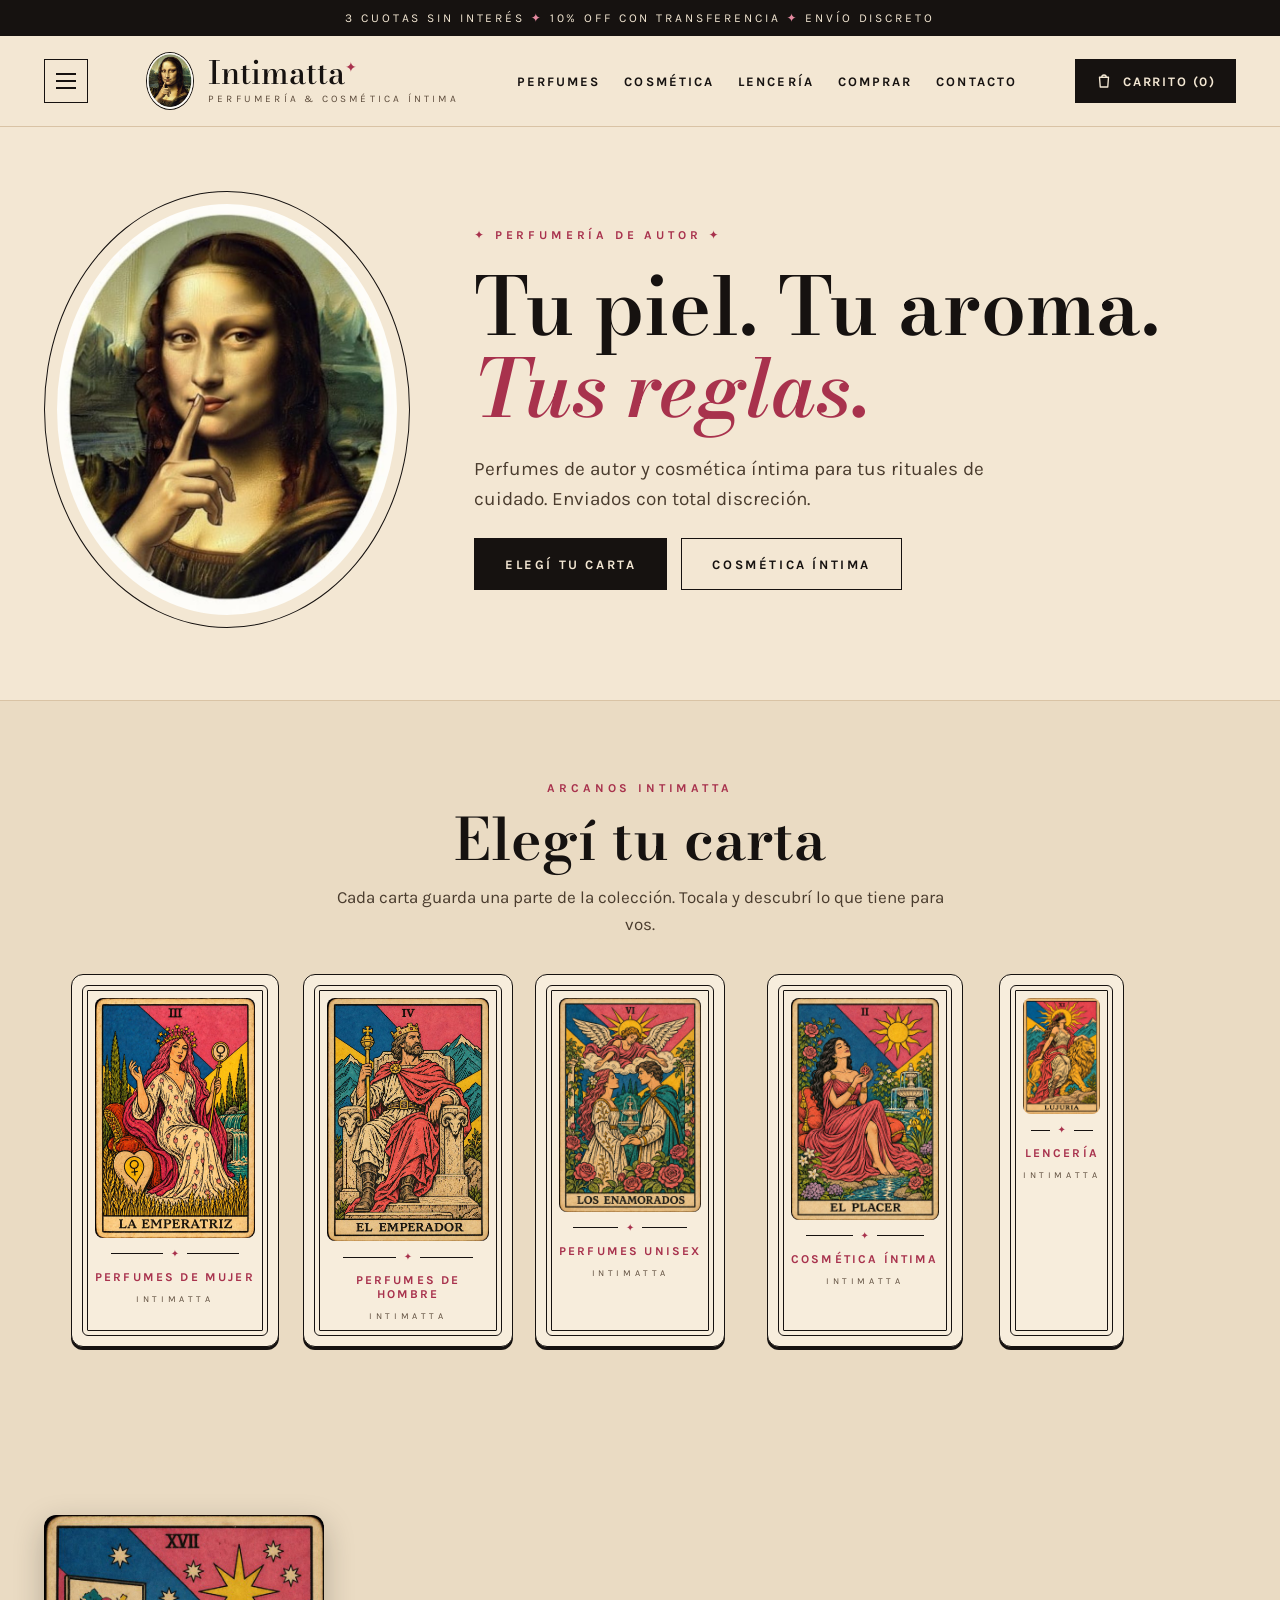
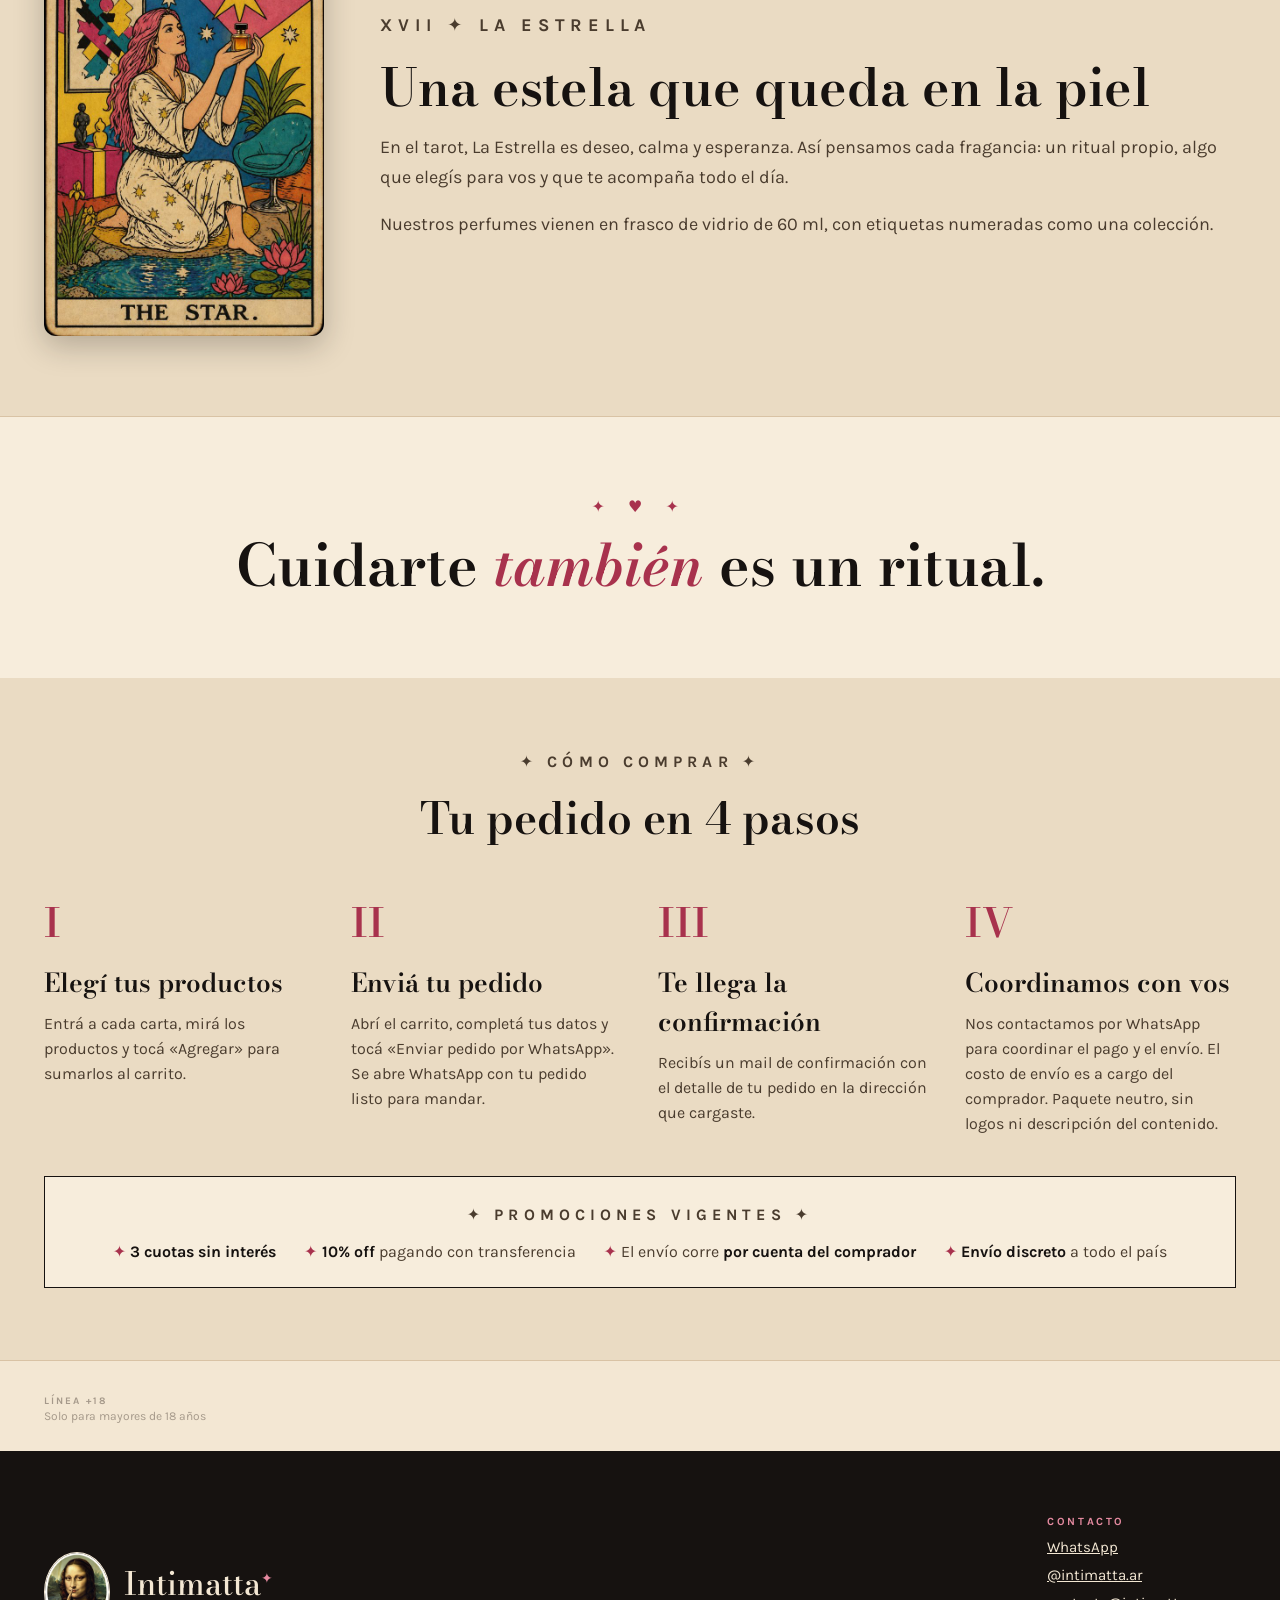
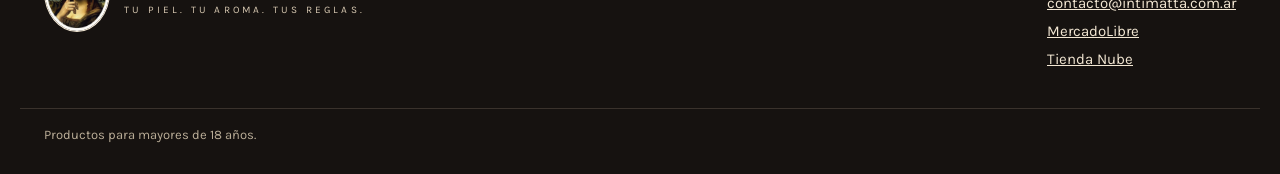
==== commit 992cd4d9: "Quitar todas las menciones a feromonas Co-Authored-By: Claude Opus 5.5 <noreply@anthropic.com> Claud" ====
--- a/index.html
+++ b/index.html
@@ -6,15 +6,16 @@
 <meta name="theme-color" content="#161210">
 <meta name="format-detection" content="telephone=no">
 <title>Intimatta | Perfumes de autor y cosmética íntima en Argentina</title>
-<meta name="description" content="Perfumes de autor, fragancias con feromonas, cosmética íntima y lencería. Comprá online con cuotas sin interés y envío discreto a todo el país.">
+<meta name="description" content="Perfumes de autor, cosmética íntima y lencería. Comprá online con cuotas sin interés y envío discreto a todo el país.">
 <link rel="canonical" href="https://intimatta.com.ar/">
+<meta name="google-site-verification" content="f2joD3sO8qFoS_pdccsJEnHgZJtx1o2msQKhGom9wAg">
 <meta name="robots" content="index, follow, max-image-preview:large">
 <meta property="og:type" content="website">
 <meta property="og:site_name" content="Intimatta">
 <meta property="og:locale" content="es_AR">
 <meta property="og:url" content="https://intimatta.com.ar/">
 <meta property="og:title" content="Intimatta | Perfumes de autor y cosmética íntima">
-<meta property="og:description" content="Perfumes de autor, fragancias con feromonas y cosmética íntima. Tu piel. Tu aroma. Tus reglas. Envío discreto a todo el país.">
+<meta property="og:description" content="Perfumes de autor y cosmética íntima. Tu piel. Tu aroma. Tus reglas. Envío discreto a todo el país.">
 <meta property="og:image" content="https://intimatta.com.ar/img/perfumes/sovrana.jpg">
 <meta name="twitter:card" content="summary_large_image">
 <script type="application/ld+json">
@@ -26,7 +27,7 @@
   "url": "https://intimatta.com.ar/",
   "logo": "https://intimatta.com.ar/img/logo.jpg",
   "image": "https://intimatta.com.ar/img/perfumes/sovrana.jpg",
-  "description": "Perfumes de autor, fragancias con feromonas, cosmética íntima y lencería con envío discreto a todo el país.",
+  "description": "Perfumes de autor, cosmética íntima y lencería con envío discreto a todo el país.",
   "slogan": "Tu piel. Tu aroma. Tus reglas.",
   "areaServed": { "@type": "Country", "name": "Argentina" },
   "email": "contacto@intimatta.com.ar",
@@ -50,7 +51,7 @@
 <link rel="preconnect" href="https://fonts.googleapis.com">
 <link rel="preconnect" href="https://fonts.gstatic.com" crossorigin>
 <link href="https://fonts.googleapis.com/css2?family=Bodoni+Moda:ital,opsz,wght@0,6..96,500;0,6..96,600;0,6..96,700;1,6..96,500;1,6..96,600&family=Karla:wght@400;500;700&display=swap" rel="stylesheet">
-<link rel="stylesheet" href="styles.css?v=14">
+<link rel="stylesheet" href="styles.css?v=15">
 </head>
 <body data-page="home">
 
@@ -89,7 +90,7 @@
     <div class="hero-text">
       <p class="eyebrow">✦ PERFUMERÍA DE AUTOR ✦</p>
       <h1>Tu piel. Tu aroma.<br><em>Tus reglas.</em></h1>
-      <p class="lead">Perfumes de autor, fragancias con feromonas y cosmética íntima para tus rituales de cuidado. Enviados con total discreción.</p>
+      <p class="lead">Perfumes de autor y cosmética íntima para tus rituales de cuidado. Enviados con total discreción.</p>
       <div class="hero-actions">
         <a href="#cartas" class="btn btn-dark">ELEGÍ TU CARTA</a>
         <button type="button" class="btn btn-outline" data-open-card="placer">COSMÉTICA ÍNTIMA</button>
@@ -212,6 +213,6 @@
 </footer>
 
 <div id="cart-root"></div>
-<script src="app.js?v=21" defer></script>
+<script src="app.js?v=22" defer></script>
 </body>
 </html>
